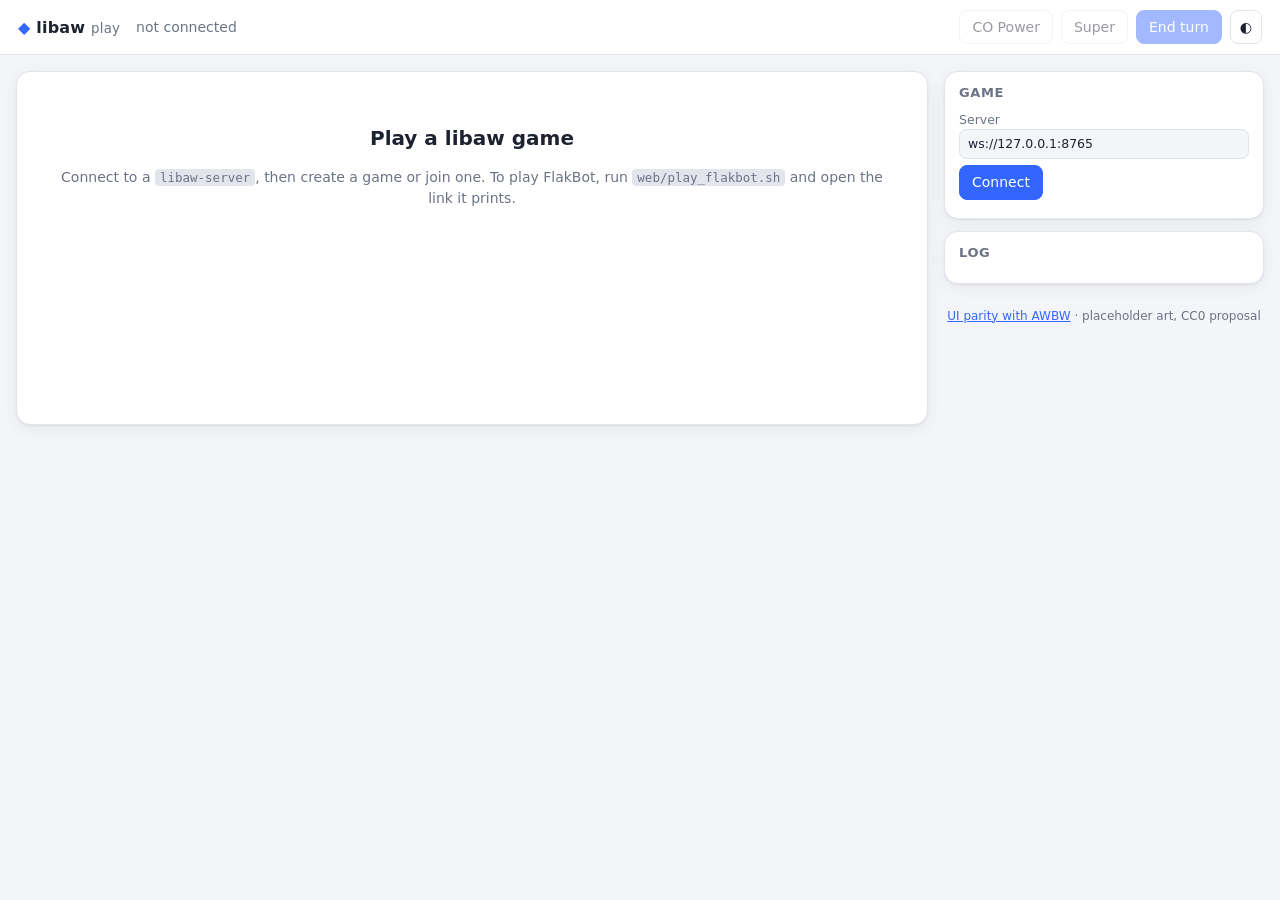
==== web/index.html @ b0eec031 "web: browser client for the socket API, original placeholder art, FlakBot launcher, UI parity tracke" ====
<!doctype html>
<html lang="en">
<head>
  <meta charset="utf-8">
  <meta name="viewport" content="width=device-width, initial-scale=1">
  <title>libaw play</title>
  <link rel="stylesheet" href="style.css">
</head>
<body>
  <header class="top">
    <div class="brand"><span class="logo">◆</span> libaw <small>play</small></div>
    <div class="turninfo" id="turninfo">not connected</div>
    <div class="actions">
      <button id="btn-power" class="ghost" disabled title="CO power">CO Power</button>
      <button id="btn-super" class="ghost" disabled title="Super power">Super</button>
      <button id="btn-end" class="primary" disabled title="End turn (E)">End turn</button>
      <button id="btn-theme" class="icon" title="Light / dark">◐</button>
    </div>
  </header>

  <main class="layout">
    <section class="boardwrap" id="boardwrap">
      <div class="empty" id="empty">
        <h2>Play a libaw game</h2>
        <p>Connect to a <code>libaw-server</code>, then create a game or join one. To play FlakBot, run
          <code>web/play_flakbot.sh</code> and open the link it prints.</p>
      </div>
      <svg id="board" class="board" hidden></svg>
      <div class="menu" id="menu" hidden></div>
      <div class="banner" id="banner" hidden></div>
    </section>

    <aside class="side">
      <div class="card" id="lobby">
        <h3>Game</h3>
        <label>Server <input id="server" value="ws://127.0.0.1:8765" spellcheck="false"></label>
        <div class="row"><button id="btn-connect" class="primary">Connect</button><span class="muted" id="connstatus"></span></div>
        <div id="lobby-in" hidden>
          <details open>
            <summary>New game</summary>
            <label>Map <select id="newstate"></select></label>
            <div class="row">
              <label class="inline">Days <input id="newdays" type="number" value="30" min="0" max="99"></label>
              <label class="inline"><input id="newfog" type="checkbox"> Fog</label>
              <label class="inline"><input id="newpowers" type="checkbox" checked> Powers</label>
            </div>
            <button id="btn-create">Create</button>
          </details>
          <h4>Open games <button id="btn-refresh" class="icon small" title="Refresh">↻</button></h4>
          <div id="games" class="games"></div>
        </div>
      </div>

      <div class="card" id="players-card" hidden>
        <h3 id="gametitle">Players</h3>
        <div id="players"></div>
        <div class="weather muted" id="weather"></div>
        <button id="btn-leave" class="ghost small">Leave game</button>
      </div>

      <div class="card" id="info-card" hidden>
        <h3>Tile</h3>
        <div id="info" class="info muted">Hover a tile.</div>
      </div>

      <div class="card">
        <h3>Log</h3>
        <ol id="log" class="log"></ol>
      </div>
      <p class="foot muted"><a href="parity.html">UI parity with AWBW</a> · placeholder art, CC0 proposal</p>
    </aside>
  </main>
  <div id="sprites" hidden></div>
  <script type="module" src="js/app.js"></script>
</body>
</html>
---- web/style.css ----
:root {
  --bg: #f4f5f8; --panel: #ffffff; --text: #1d2230; --muted: #6b7385; --line: #e2e5ec;
  --accent: #3366ff; --accent-ink: #fff; --danger: #e5484d; --ok: #2f9e6e;
  --ink: #1f2430;
  --move: rgba(51, 102, 255, .38); --attack: rgba(229, 72, 77, .45); --pick: rgba(255, 196, 0, .55);
  --shadow: 0 1px 2px rgba(20, 24, 40, .06), 0 4px 16px rgba(20, 24, 40, .06);
  color-scheme: light;
}
@media (prefers-color-scheme: dark) {
  :root:not([data-theme="light"]) {
    --bg: #12151c; --panel: #1b1f29; --text: #e8ebf2; --muted: #98a0b3; --line: #2b3140;
    --accent: #6d8dff; --shadow: 0 1px 2px rgba(0,0,0,.3), 0 4px 16px rgba(0,0,0,.25); color-scheme: dark;
  }
}
:root[data-theme="dark"] {
  --bg: #12151c; --panel: #1b1f29; --text: #e8ebf2; --muted: #98a0b3; --line: #2b3140;
  --accent: #6d8dff; --shadow: 0 1px 2px rgba(0,0,0,.3), 0 4px 16px rgba(0,0,0,.25); color-scheme: dark;
}

/* Army colours by turn order (sprites read --team / --team-dark / --team-light). */
.p0 { --team: #e5603b; --team-dark: #9a3416; --team-light: #ffc2ad; }
.p1 { --team: #3c7ee8; --team-dark: #1d4b9a; --team-light: #b8d3ff; }
.p2 { --team: #3fae5a; --team-dark: #1f6b33; --team-light: #bdeccb; }
.p3 { --team: #e8b52e; --team-dark: #96700c; --team-light: #ffe9a8; }
.p4 { --team: #8e5ad6; --team-dark: #55308f; --team-light: #dcc8ff; }
.p5 { --team: #d6487f; --team-dark: #8d2150; --team-light: #ffc6dc; }
.p6 { --team: #2fb3b3; --team-dark: #1a6f6f; --team-light: #b8f0f0; }
.p7 { --team: #8a6a4f; --team-dark: #4f3a28; --team-light: #e3cfbd; }
.pn { --team: #c9ccd3; --team-dark: #7c818d; --team-light: #eef0f3; }

* { box-sizing: border-box; }
body { margin: 0; background: var(--bg); color: var(--text); font: 14px/1.45 system-ui, -apple-system, "Segoe UI", sans-serif; }
code { font: 12.5px ui-monospace, SFMono-Regular, Menlo, monospace; background: var(--line); padding: 1px 5px; border-radius: 4px; }
a { color: var(--accent); }
.muted { color: var(--muted); }
.small { font-size: 12px; }

.top { display: flex; align-items: center; gap: 16px; padding: 10px 18px; background: var(--panel); border-bottom: 1px solid var(--line); position: sticky; top: 0; z-index: 5; }
.brand { font-weight: 700; font-size: 16px; letter-spacing: .2px; }
.brand small { font-weight: 500; color: var(--muted); }
.logo { color: var(--accent); }
.turninfo { flex: 1; color: var(--muted); }
.turninfo b { color: var(--text); }
.actions { display: flex; gap: 8px; }

button { font: inherit; border: 1px solid var(--line); background: var(--panel); color: var(--text); padding: 6px 12px; border-radius: 8px; cursor: pointer; }
button:hover:not(:disabled) { border-color: var(--accent); }
button:disabled { opacity: .45; cursor: default; }
button.primary { background: var(--accent); color: var(--accent-ink); border-color: var(--accent); }
button.ghost { background: transparent; }
button.icon { padding: 6px 9px; }
button.icon.small { padding: 0 6px; font-size: 12px; }
input, select { font: inherit; color: var(--text); background: var(--bg); border: 1px solid var(--line); border-radius: 7px; padding: 5px 8px; width: 100%; }
input[type=checkbox] { width: auto; }
input[type=number] { width: 64px; }
label { display: block; margin: 6px 0; color: var(--muted); font-size: 12.5px; }
label.inline { display: inline-flex; align-items: center; gap: 6px; margin-right: 10px; }
.row { display: flex; align-items: center; gap: 10px; flex-wrap: wrap; margin: 6px 0; }

.layout { display: grid; grid-template-columns: minmax(0, 1fr) 320px; gap: 16px; padding: 16px; align-items: start; }
@media (max-width: 860px) { .layout { grid-template-columns: 1fr; } }
.boardwrap { position: relative; background: var(--panel); border: 1px solid var(--line); border-radius: 14px; box-shadow: var(--shadow); padding: 12px; min-height: 320px; overflow: auto; }
.board { display: block; width: 100%; max-width: calc(100vh * 1.6); height: auto; border-radius: 8px; user-select: none; }
.empty { padding: 40px 24px; text-align: center; color: var(--muted); }
.empty h2 { color: var(--text); margin: 0 0 8px; font-size: 20px; }

.side { display: flex; flex-direction: column; gap: 12px; }
.card { background: var(--panel); border: 1px solid var(--line); border-radius: 14px; box-shadow: var(--shadow); padding: 12px 14px; }
.card h3 { margin: 0 0 8px; font-size: 13px; text-transform: uppercase; letter-spacing: .6px; color: var(--muted); }
.card h4 { margin: 12px 0 6px; font-size: 13px; }
details summary { cursor: pointer; font-weight: 600; margin-bottom: 4px; }
.games { display: flex; flex-direction: column; gap: 6px; max-height: 220px; overflow: auto; }
.game { border: 1px solid var(--line); border-radius: 9px; padding: 7px 9px; font-size: 12.5px; }
.game .row { margin: 4px 0 0; }
.game button { padding: 3px 8px; font-size: 12px; }

.player { display: grid; grid-template-columns: 14px 1fr auto; gap: 4px 8px; align-items: center; padding: 7px 8px; border-radius: 9px; }
.player.current { background: color-mix(in srgb, var(--accent) 12%, transparent); }
.player .sw { width: 12px; height: 12px; border-radius: 4px; background: var(--team); box-shadow: inset 0 0 0 1px var(--team-dark); }
.player .nm { font-weight: 600; }
.player .funds { font-variant-numeric: tabular-nums; }
.player .meter { grid-column: 2 / 4; height: 6px; background: var(--line); border-radius: 3px; overflow: hidden; position: relative; }
.player .meter i { position: absolute; inset: 0 auto 0 0; background: var(--team); }
.player .meter b { position: absolute; top: -2px; bottom: -2px; width: 2px; background: var(--text); opacity: .5; }
.player .sub { grid-column: 2 / 4; font-size: 12px; color: var(--muted); }
.badge { display: inline-block; font-size: 11px; padding: 0 6px; border-radius: 6px; background: var(--line); color: var(--text); margin-left: 4px; }
.badge.on { background: #ffd25e; color: #3b2c00; }
.weather { margin: 6px 0 8px; font-size: 12.5px; }

.info .kv { display: grid; grid-template-columns: auto 1fr; gap: 2px 10px; }
.info .kv span:nth-child(odd) { color: var(--muted); }
.info .title { font-weight: 600; color: var(--text); margin-bottom: 4px; }

.log { margin: 0; padding: 0 0 0 18px; max-height: 260px; overflow: auto; font-size: 12.5px; }
.log li { margin: 2px 0; }
.log li.err { color: var(--danger); }
.log li.me { color: var(--accent); }
.foot { font-size: 12px; text-align: center; }

/* Board layers */
.mark.move { fill: var(--move); }
.mark.attack { fill: var(--attack); }
.mark.pick { fill: var(--pick); }
.mark.path { fill: rgba(255,255,255,.35); }
.unit.moved { filter: saturate(.25) brightness(.82); }
.unit.selected use { filter: drop-shadow(0 0 3px #fff) drop-shadow(0 0 2px var(--accent)); }
.hpbg { fill: #1f2430; opacity: .85; }
.hp { fill: #fff; font: 700 10px system-ui, sans-serif; text-anchor: middle; }
.capbg { fill: #1f2430; opacity: .85; }
.cap { fill: #ffd25e; font: 700 9px system-ui, sans-serif; text-anchor: middle; }
.cargo { fill: #ffd25e; stroke: #1f2430; stroke-width: 1.2; }
.tag { fill: #fff; font: 700 10px system-ui; }
.cursor use { pointer-events: none; }

.menu { position: absolute; z-index: 4; background: var(--panel); border: 1px solid var(--line); border-radius: 10px; box-shadow: 0 8px 28px rgba(0,0,0,.18); padding: 5px; min-width: 150px; }
.menu button { display: flex; width: 100%; justify-content: space-between; gap: 14px; border: 0; border-radius: 7px; padding: 6px 10px; text-align: left; background: transparent; }
.menu button:hover:not(:disabled) { background: color-mix(in srgb, var(--accent) 14%, transparent); }
.menu .cost { color: var(--muted); font-variant-numeric: tabular-nums; }
.menu .hd { font-size: 11px; color: var(--muted); padding: 4px 10px 2px; text-transform: uppercase; letter-spacing: .5px; }
.banner { position: absolute; left: 50%; top: 18px; transform: translateX(-50%); background: var(--text); color: var(--bg); padding: 8px 16px; border-radius: 10px; font-weight: 600; box-shadow: var(--shadow); }
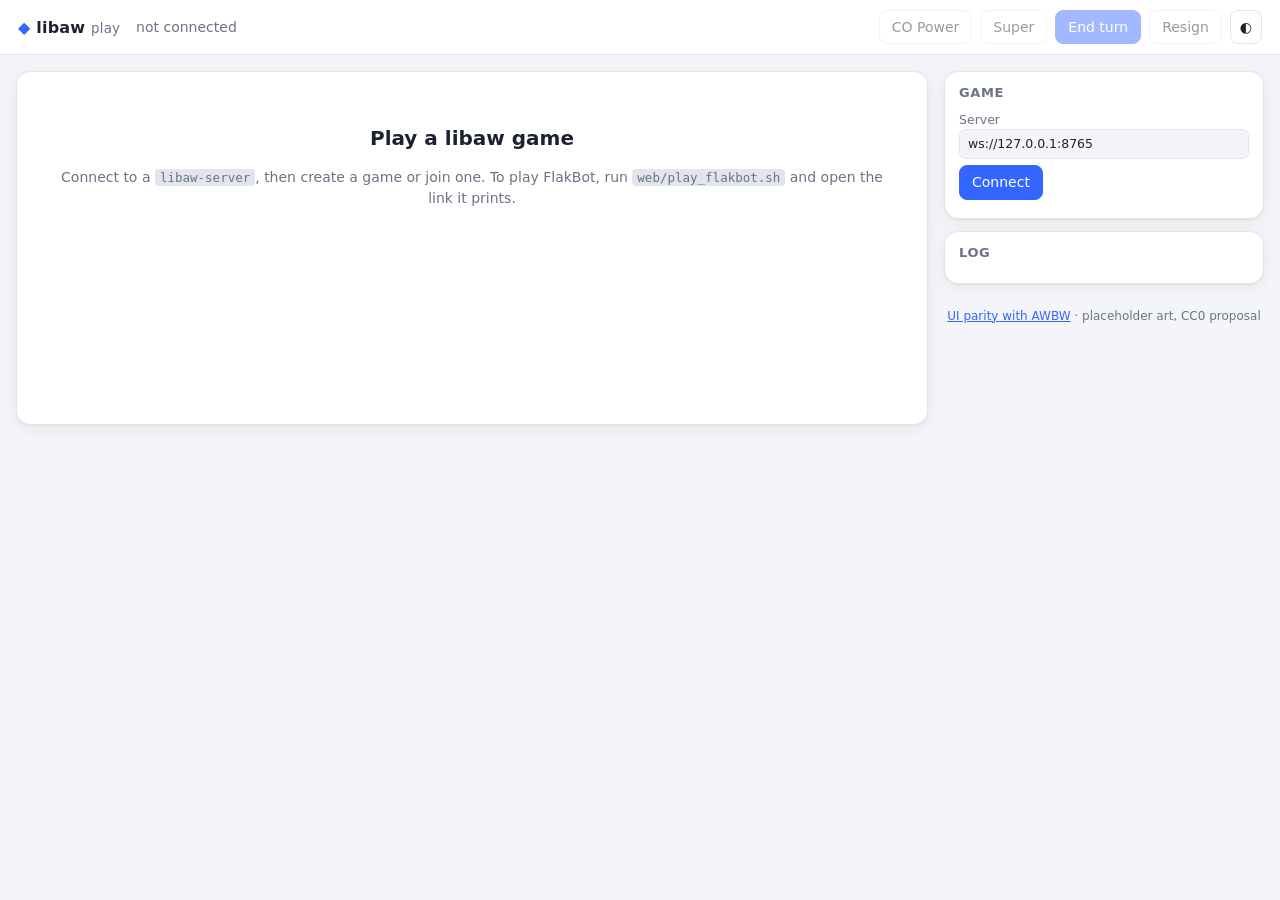
==== commit 097f766c: "Web client: Resign button (with a confirm) Co-Authored-By: Claude Opus 5.5 <noreply@anthropic.com>" ====
--- a/web/index.html
+++ b/web/index.html
@@ -14,6 +14,7 @@
       <button id="btn-power" class="ghost" disabled title="CO power">CO Power</button>
       <button id="btn-super" class="ghost" disabled title="Super power">Super</button>
       <button id="btn-end" class="primary" disabled title="End turn (E)">End turn</button>
+      <button id="btn-resign" disabled title="Resign this game">Resign</button>
       <button id="btn-theme" class="icon" title="Light / dark">◐</button>
     </div>
   </header>
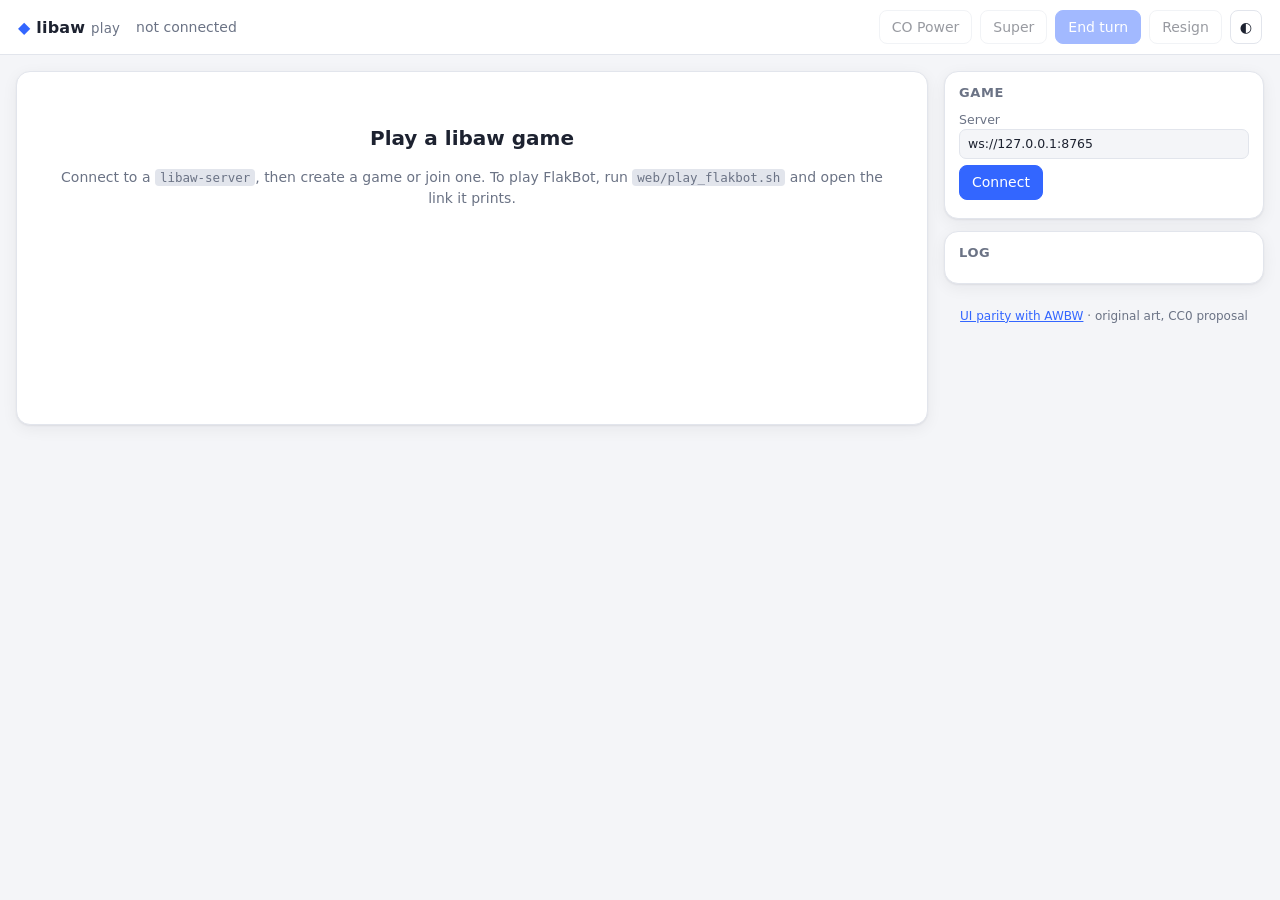
==== commit 840e918d: "planner: AWBW art by default (loaded from AWBW's site) with libaw's as an option, map fits the windo" ====
--- a/web/index.html
+++ b/web/index.html
@@ -68,7 +68,7 @@
         <h3>Log</h3>
         <ol id="log" class="log"></ol>
       </div>
-      <p class="foot muted"><a href="parity.html">UI parity with AWBW</a> · placeholder art, CC0 proposal</p>
+      <p class="foot muted"><a href="parity.html">UI parity with AWBW</a> · original art, CC0 proposal</p>
     </aside>
   </main>
   <div id="sprites" hidden></div>
--- a/web/style.css
+++ b/web/style.css
@@ -60,7 +60,9 @@
 .layout { display: grid; grid-template-columns: minmax(0, 1fr) 320px; gap: 16px; padding: 16px; align-items: start; }
 @media (max-width: 860px) { .layout { grid-template-columns: 1fr; } }
 .boardwrap { position: relative; background: var(--panel); border: 1px solid var(--line); border-radius: 14px; box-shadow: var(--shadow); padding: 12px; min-height: 320px; overflow: auto; }
-.board { display: block; width: 100%; max-width: calc(100vh * 1.6); height: auto; border-radius: 8px; user-select: none; }
+/* The whole map fits the window: as wide as the column, no taller than the window under the bars
+   (the viewBox keeps its shape and centres it), so no part of it is ever out of reach. */
+.board { display: block; width: 100%; height: auto; max-height: calc(100vh - 150px); max-height: calc(100dvh - 150px); border-radius: 8px; user-select: none; }
 .empty { padding: 40px 24px; text-align: center; color: var(--muted); }
 .empty h2 { color: var(--text); margin: 0 0 8px; font-size: 20px; }
 
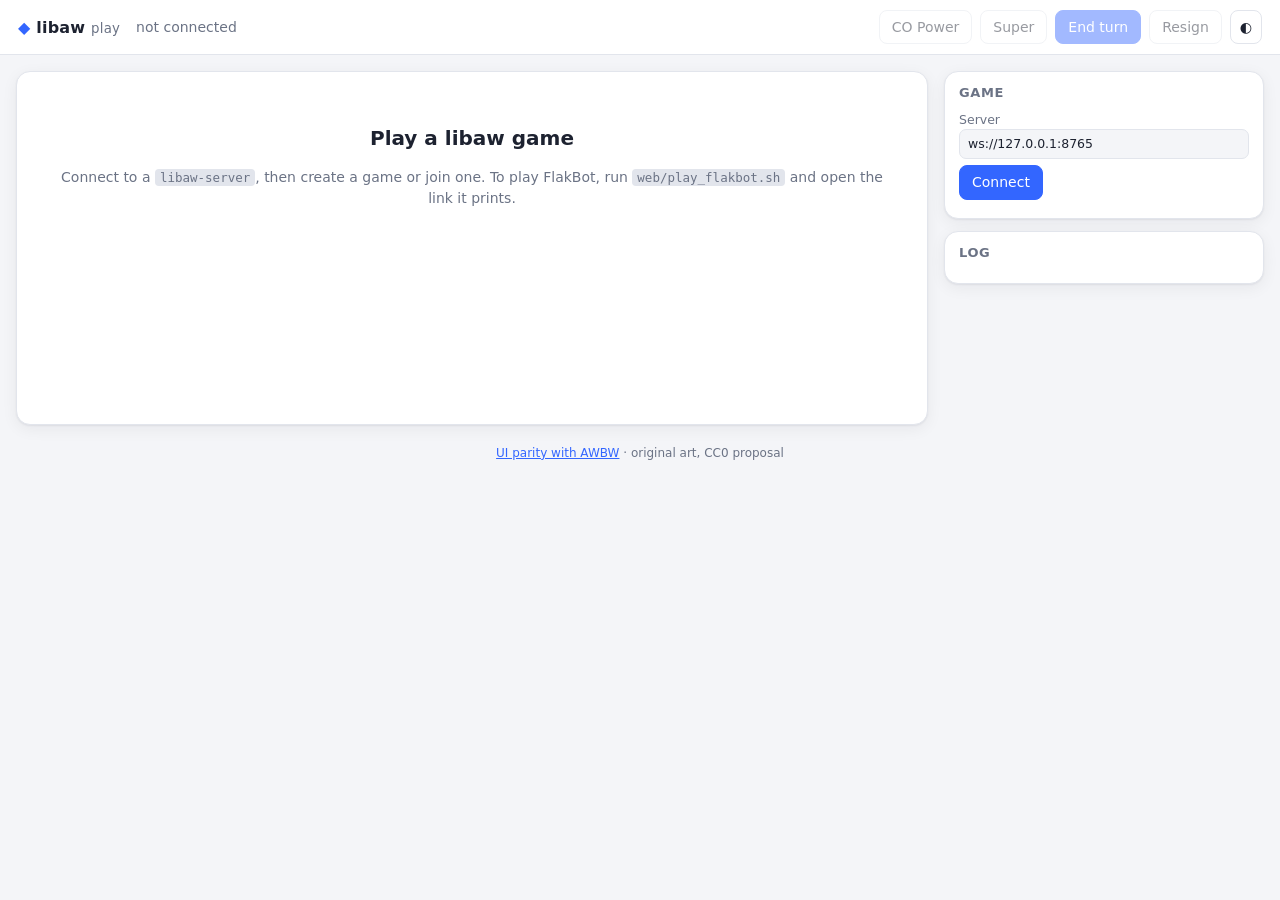
==== commit 356f0cd9: "web: footer spans the page under the board and side column Co-Authored-By: Claude Opus 5.5 <noreply@" ====
--- a/web/index.html
+++ b/web/index.html
@@ -68,9 +68,9 @@
         <h3>Log</h3>
         <ol id="log" class="log"></ol>
       </div>
-      <p class="foot muted"><a href="parity.html">UI parity with AWBW</a> · original art, CC0 proposal</p>
     </aside>
   </main>
+  <footer class="foot muted"><a href="parity.html">UI parity with AWBW</a> · original art, CC0 proposal</footer>
   <div id="sprites" hidden></div>
   <script type="module" src="js/app.js"></script>
 </body>
--- a/web/style.css
+++ b/web/style.css
@@ -98,6 +98,8 @@
 .log li.err { color: var(--danger); }
 .log li.me { color: var(--accent); }
 .foot { font-size: 12px; text-align: center; }
+/* The page footer spans the whole width under the board and the side column. */
+footer.foot { padding: 4px 16px 20px; margin: 0; }
 
 /* Board layers */
 .mark.move { fill: var(--move); }
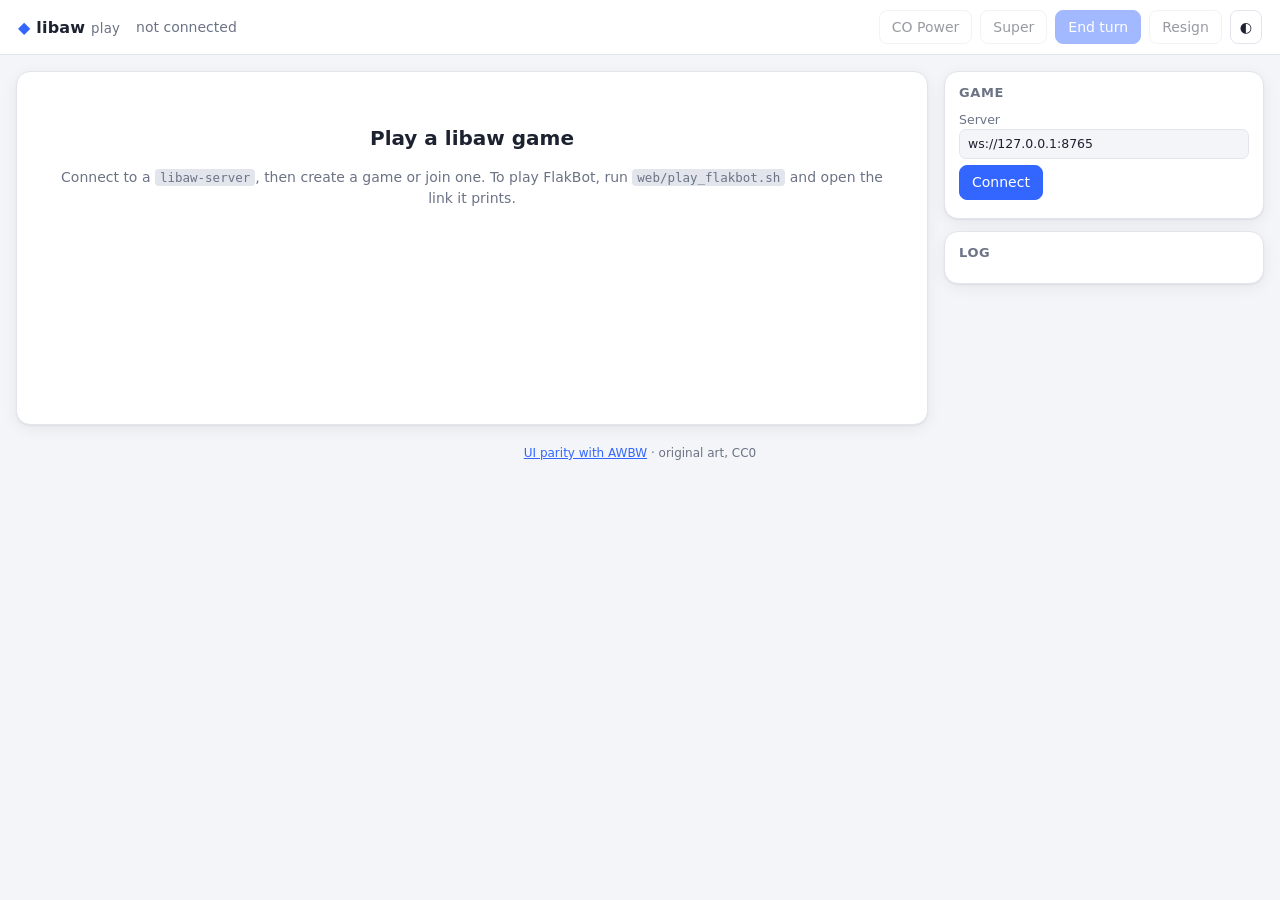
==== commit 0ad46c88: "CONTRIBUTING.md (rules bugs first, clean-room rule, bot leaderboard); libaw's art is CC0 Co-Authored" ====
--- a/web/index.html
+++ b/web/index.html
@@ -70,7 +70,7 @@
       </div>
     </aside>
   </main>
-  <footer class="foot muted"><a href="parity.html">UI parity with AWBW</a> · original art, CC0 proposal</footer>
+  <footer class="foot muted"><a href="parity.html">UI parity with AWBW</a> · original art, CC0</footer>
   <div id="sprites" hidden></div>
   <script type="module" src="js/app.js"></script>
 </body>
